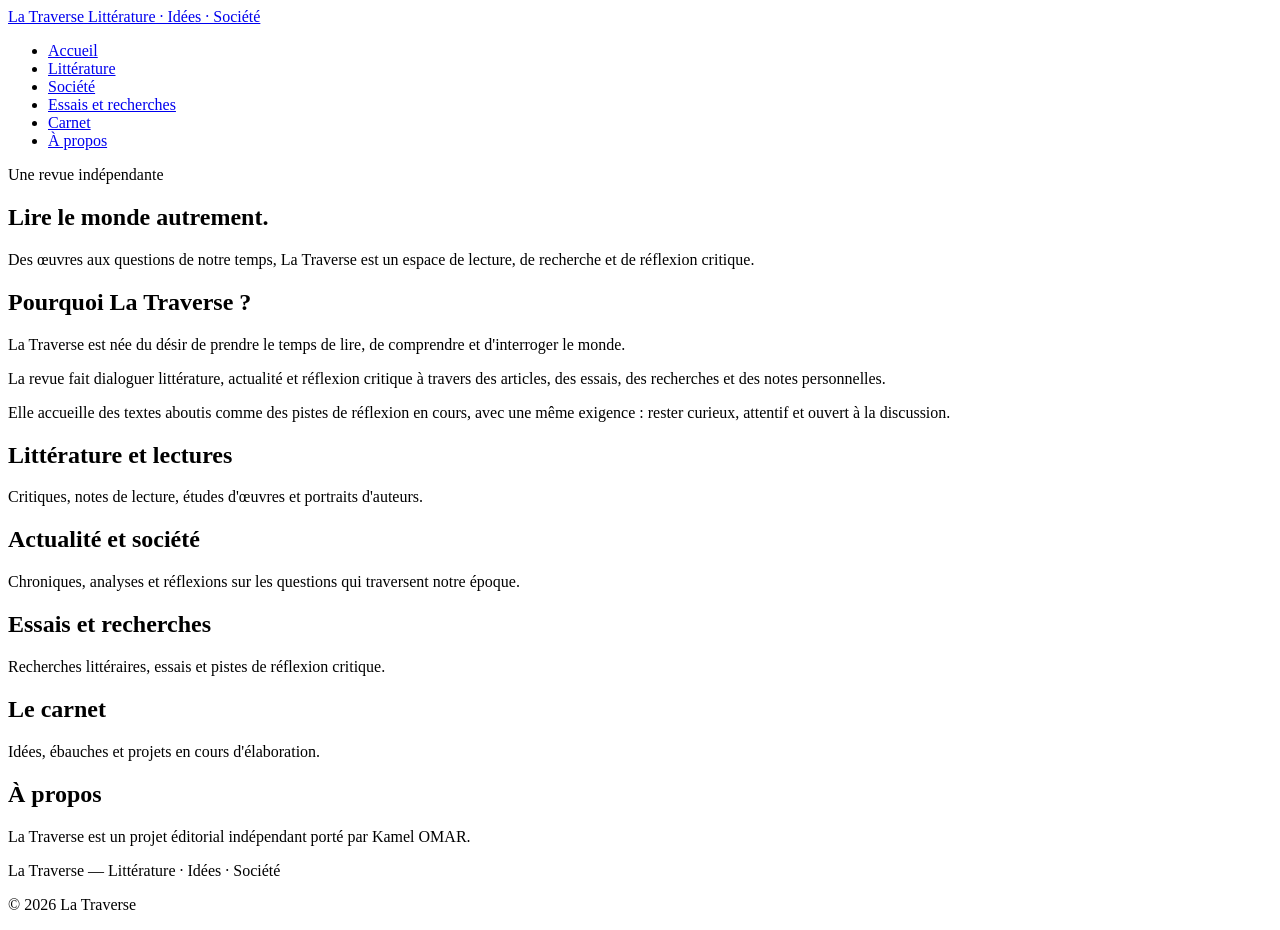
==== index.html @ ff6fc1a0 "Add index.html for La Traverse website This commit adds a new HTML file for the La Traverse website," ====
<!DOCTYPE html>
<html lang="fr">
<head>
  <meta charset="UTF-8">
  <meta name="viewport" content="width=device-width, initial-scale=1.0">

  <title>La Traverse — Littérature, idées et société</title>
  <meta name="description" content="La Traverse est une revue indépendante consacrée à la littérature, aux idées et aux questions de société.">

  <link rel="stylesheet" href="style.css">
</head>

<body>

  <header>
    <a href="index.html" class="identite">
      <span class="nom-revue">La Traverse</span>
      <span class="sous-titre">Littérature · Idées · Société</span>
    </a>

    <nav aria-label="Navigation principale">
      <ul>
        <li><a href="#accueil">Accueil</a></li>
        <li><a href="#litterature">Littérature</a></li>
        <li><a href="#societe">Société</a></li>
        <li><a href="#recherche">Essais et recherches</a></li>
        <li><a href="#carnet">Carnet</a></li>
        <li><a href="#apropos">À propos</a></li>
      </ul>
    </nav>
  </header>

  <main>

    <section id="accueil" class="introduction">
      <p class="surtitre">Une revue indépendante</p>

      <h1>Lire le monde autrement.</h1>

      <p>
        Des œuvres aux questions de notre temps,
        La Traverse est un espace de lecture,
        de recherche et de réflexion critique.
      </p>
    </section>

    <section id="presentation">
      <h2>Pourquoi La Traverse ?</h2>

      <p>
        La Traverse est née du désir de prendre le temps
        de lire, de comprendre et d'interroger le monde.
      </p>

      <p>
        La revue fait dialoguer littérature, actualité
        et réflexion critique à travers des articles,
        des essais, des recherches et des notes personnelles.
      </p>

      <p>
        Elle accueille des textes aboutis comme des pistes
        de réflexion en cours, avec une même exigence :
        rester curieux, attentif et ouvert à la discussion.
      </p>
    </section>

    <section id="litterature">
      <h2>Littérature et lectures</h2>
      <p>
        Critiques, notes de lecture, études d'œuvres
        et portraits d'auteurs.
      </p>
    </section>

    <section id="societe">
      <h2>Actualité et société</h2>
      <p>
        Chroniques, analyses et réflexions sur
        les questions qui traversent notre époque.
      </p>
    </section>

    <section id="recherche">
      <h2>Essais et recherches</h2>
      <p>
        Recherches littéraires, essais et pistes
        de réflexion critique.
      </p>
    </section>

    <section id="carnet">
      <h2>Le carnet</h2>
      <p>
        Idées, ébauches et projets en cours
        d'élaboration.
      </p>
    </section>

    <section id="apropos">
      <h2>À propos</h2>
      <p>
        La Traverse est un projet éditorial indépendant
        porté par Kamel OMAR.
      </p>
    </section>

  </main>

  <footer>
    <p>La Traverse — Littérature · Idées · Société</p>
    <p>© 2026 La Traverse</p>
  </footer>

</body>
</html>
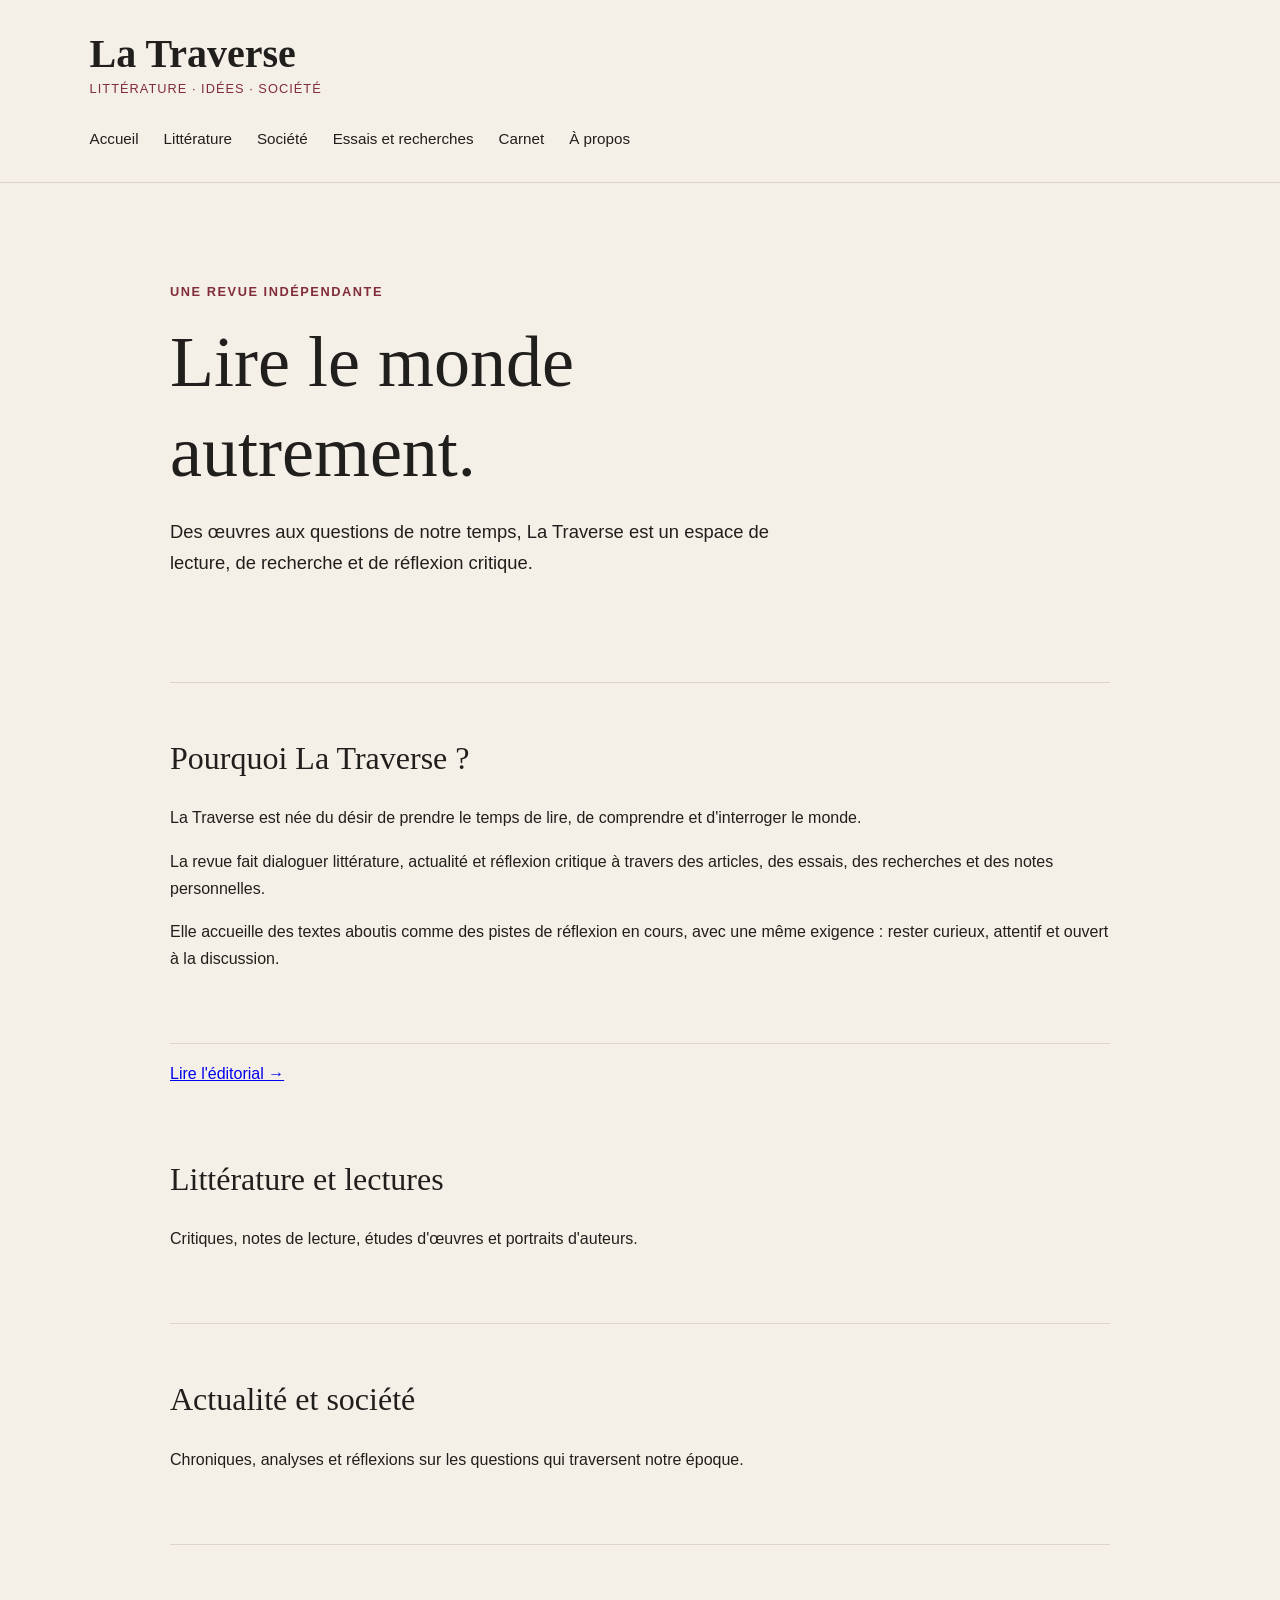
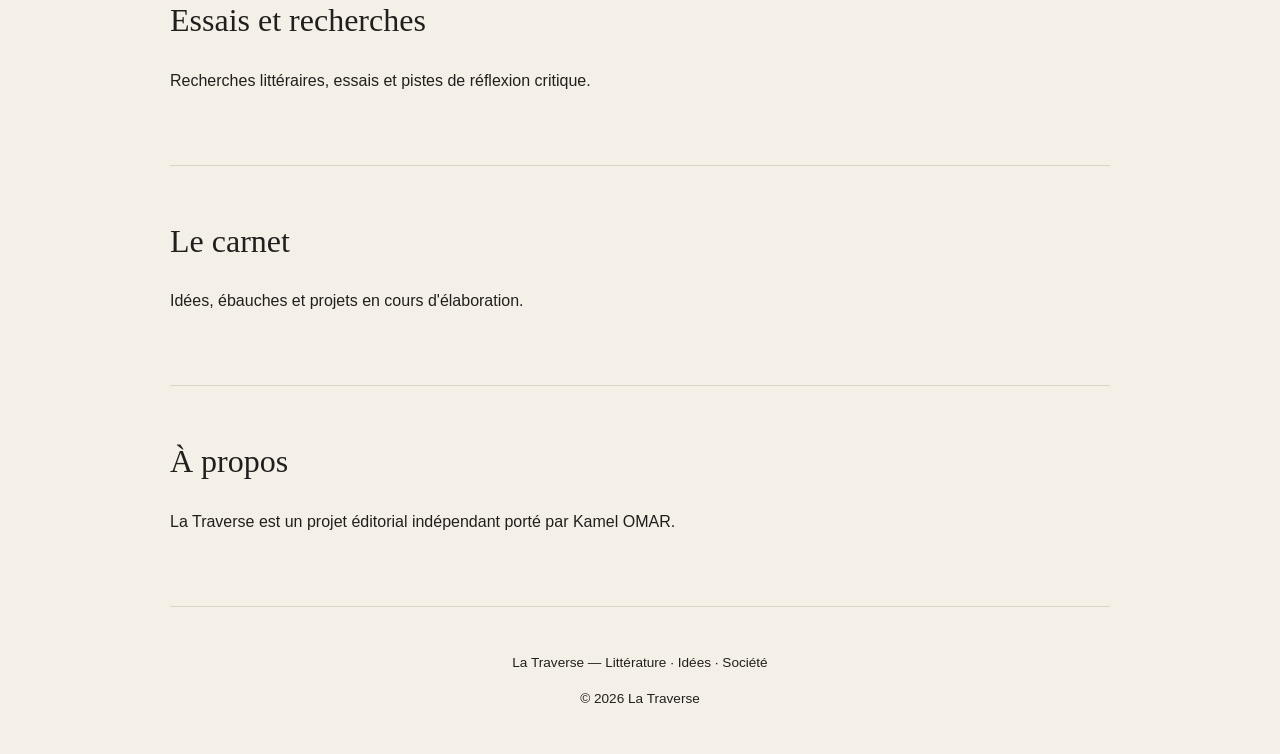
==== commit 1e925706: "Add link to editorial in index.html Added a link to the editorial page in the index." ====
--- a/index.html
+++ b/index.html
@@ -66,6 +66,12 @@
       </p>
     </section>
 
+<p>
+  <a href="editorial.html" class="lien-editorial">
+    Lire l'éditorial →
+  </a>
+</p>
+
     <section id="litterature">
       <h2>Littérature et lectures</h2>
       <p>
--- a/style.css
+++ b/style.css
@@ -0,0 +1,230 @@
+
+/* 1. Couleurs et réglages généraux */
+
+:root {
+  --fond: #F5F0E7;
+  --texte: #211F1D;
+  --bordeaux: #812D3B;
+  --separateur: #DCD4C8;
+}
+
+* {
+  box-sizing: border-box;
+}
+
+html {
+  scroll-behavior: smooth;
+}
+
+body {
+  margin: 0;
+  background-color: var(--fond);
+  color: var(--texte);
+  font-family: Arial, sans-serif;
+  line-height: 1.7;
+}
+
+/* 2. En-tête et identité de la revue */
+
+header {
+  padding: 30px 7%;
+  border-bottom: 1px solid var(--separateur);
+}
+
+.identite {
+  display: inline-flex;
+  flex-direction: column;
+  text-decoration: none;
+  color: var(--texte);
+}
+
+.nom-revue {
+  font-family: Georgia, serif;
+  font-size: 2.5rem;
+  font-weight: bold;
+  line-height: 1.2;
+}
+
+.sous-titre {
+  color: var(--bordeaux);
+  font-size: 0.8rem;
+  letter-spacing: 0.08em;
+  text-transform: uppercase;
+}
+
+/* 3. Menu de navigation */
+
+nav ul {
+  display: flex;
+  flex-wrap: wrap;
+  gap: 12px 25px;
+  list-style: none;
+  padding: 0;
+  margin: 25px 0 0;
+}
+
+nav a {
+  color: var(--texte);
+  text-decoration: none;
+  font-size: 0.95rem;
+}
+
+nav a:hover {
+  color: var(--bordeaux);
+}
+
+a:focus-visible {
+  outline: 2px solid var(--bordeaux);
+  outline-offset: 4px;
+}
+
+/* 4. Contenu principal */
+
+main {
+  max-width: 1000px;
+  margin: 0 auto;
+  padding: 0 30px;
+}
+
+section {
+  padding: 55px 0;
+  border-bottom: 1px solid var(--separateur);
+  scroll-margin-top: 20px;
+}
+
+.introduction {
+  padding-top: 85px;
+  padding-bottom: 85px;
+}
+
+.surtitre {
+  color: var(--bordeaux);
+  font-size: 0.8rem;
+  font-weight: bold;
+  letter-spacing: 0.12em;
+  text-transform: uppercase;
+}
+
+h1,
+h2 {
+  font-family: Georgia, serif;
+  font-weight: normal;
+  line-height: 1.25;
+}
+
+h1 {
+  max-width: 700px;
+  margin: 15px 0;
+  font-size: clamp(2.4rem, 6vw, 4.5rem);
+}
+
+h2 {
+  font-size: 2rem;
+  margin-top: 0;
+}
+
+.introduction > p:last-child {
+  max-width: 650px;
+  font-size: 1.15rem;
+}
+
+/* 5. Pied de page */
+
+footer {
+  padding: 30px 7%;
+  text-align: center;
+  font-size: 0.85rem;
+}
+
+/* 6. Adaptation aux téléphones */
+
+@media (max-width: 600px) {
+  header {
+    padding: 25px 20px;
+  }
+
+  .nom-revue {
+    font-size: 2rem;
+  }
+
+  nav ul {
+    gap: 10px 18px;
+  }
+
+  main {
+    padding: 0 20px;
+  }
+
+  .introduction {
+    padding-top: 60px;
+    padding-bottom: 60px;
+  }
+
+  section {
+    padding: 40px 0;
+  }
+
+  h2 {
+    font-size: 1.7rem;
+  }
+}
+
+/* 7. Mise en page des articles */
+
+.article {
+  max-width: 720px;
+  margin: 0 auto;
+}
+
+.article h1 {
+  margin-top: 15px;
+  margin-bottom: 25px;
+}
+
+.chapeau {
+  color: var(--bordeaux);
+  font-family: Georgia, serif;
+  font-size: 1.4rem;
+  font-style: italic;
+  margin-bottom: 40px;
+}
+
+.article > p:not(.surtitre, .chapeau, .signature, .retour) {
+  margin-bottom: 25px;
+}
+
+.article strong {
+  font-weight: bold;
+}
+
+.conclusion {
+  margin-top: 40px;
+  font-family: Georgia, serif;
+  font-size: 1.4rem;
+}
+
+.signature {
+  margin-top: 45px;
+  font-family: Georgia, serif;
+  font-size: 1.05rem;
+}
+
+.signature span {
+  color: var(--bordeaux);
+  font-family: Arial, sans-serif;
+  font-size: 0.85rem;
+}
+
+.retour {
+  margin-top: 45px;
+}
+
+.retour a {
+  color: var(--bordeaux);
+  text-decoration: none;
+}
+
+.retour a:hover {
+  text-decoration: underline;
+}
+
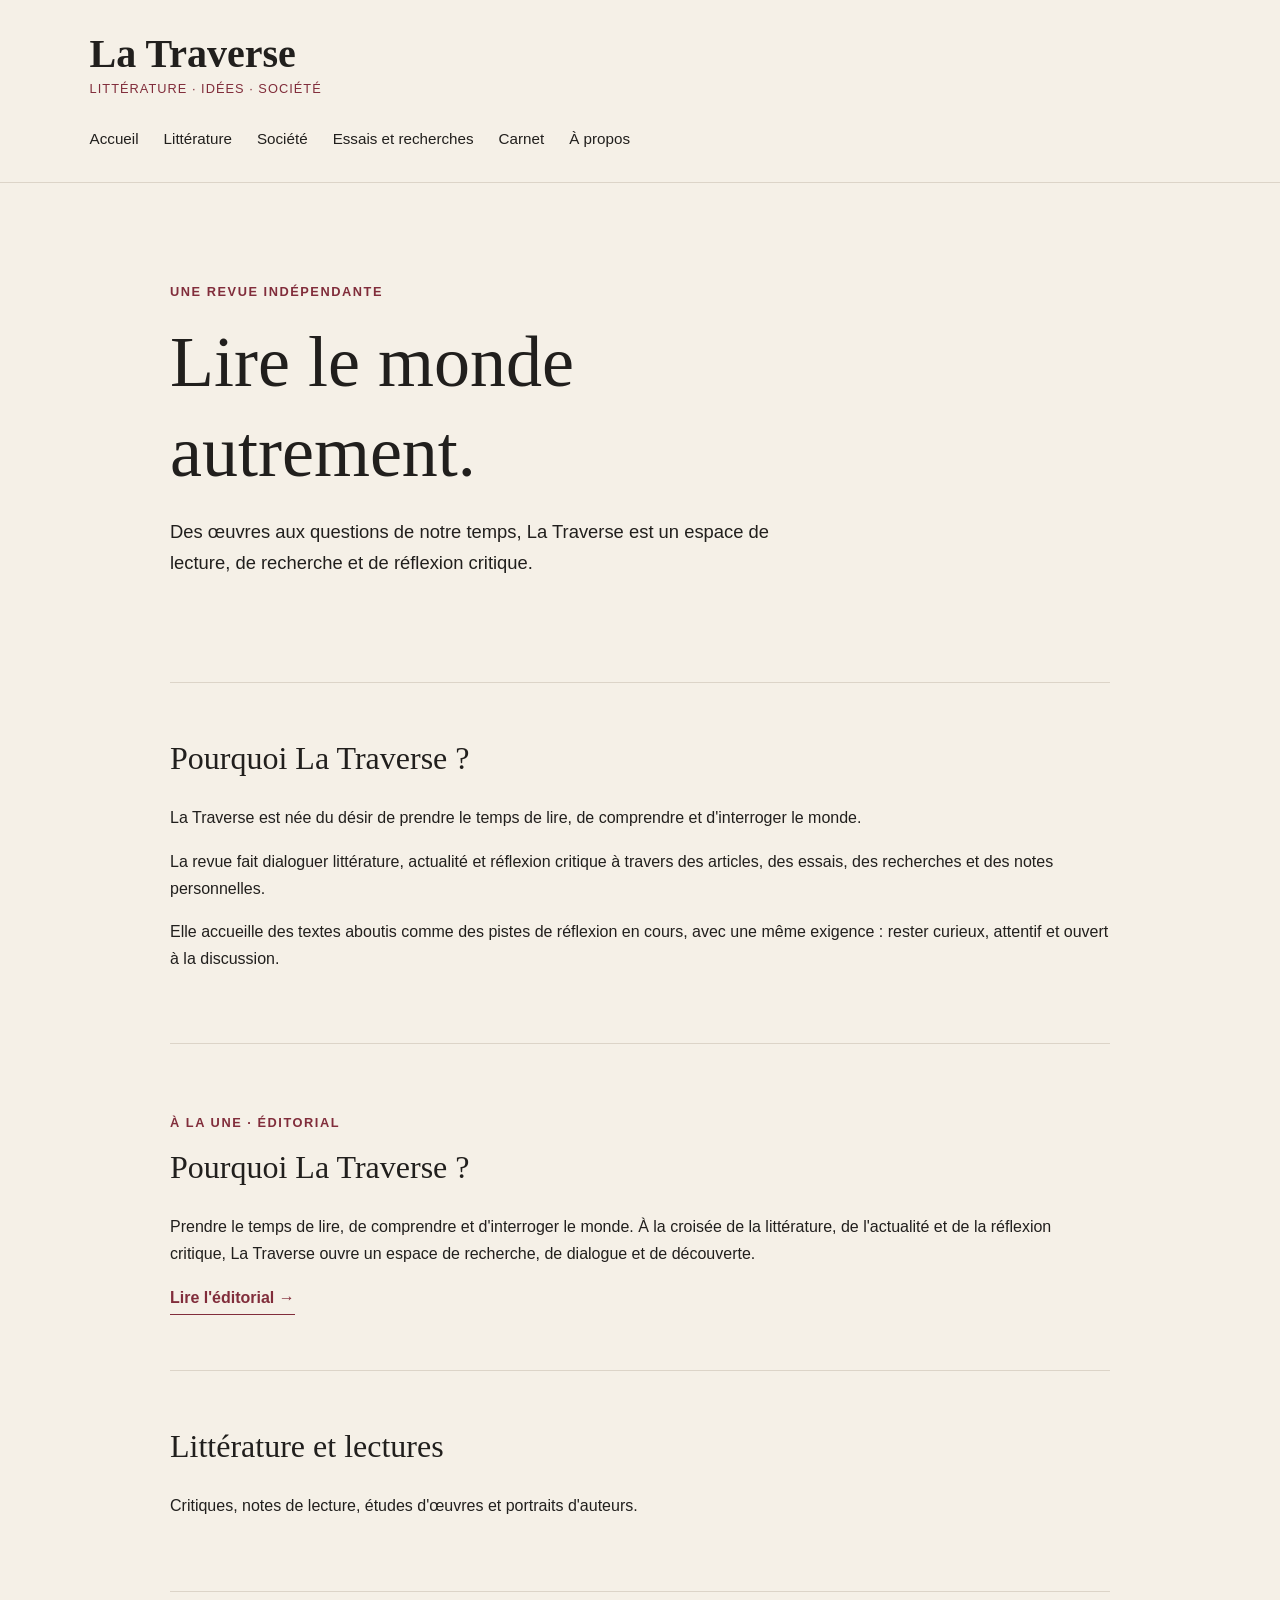
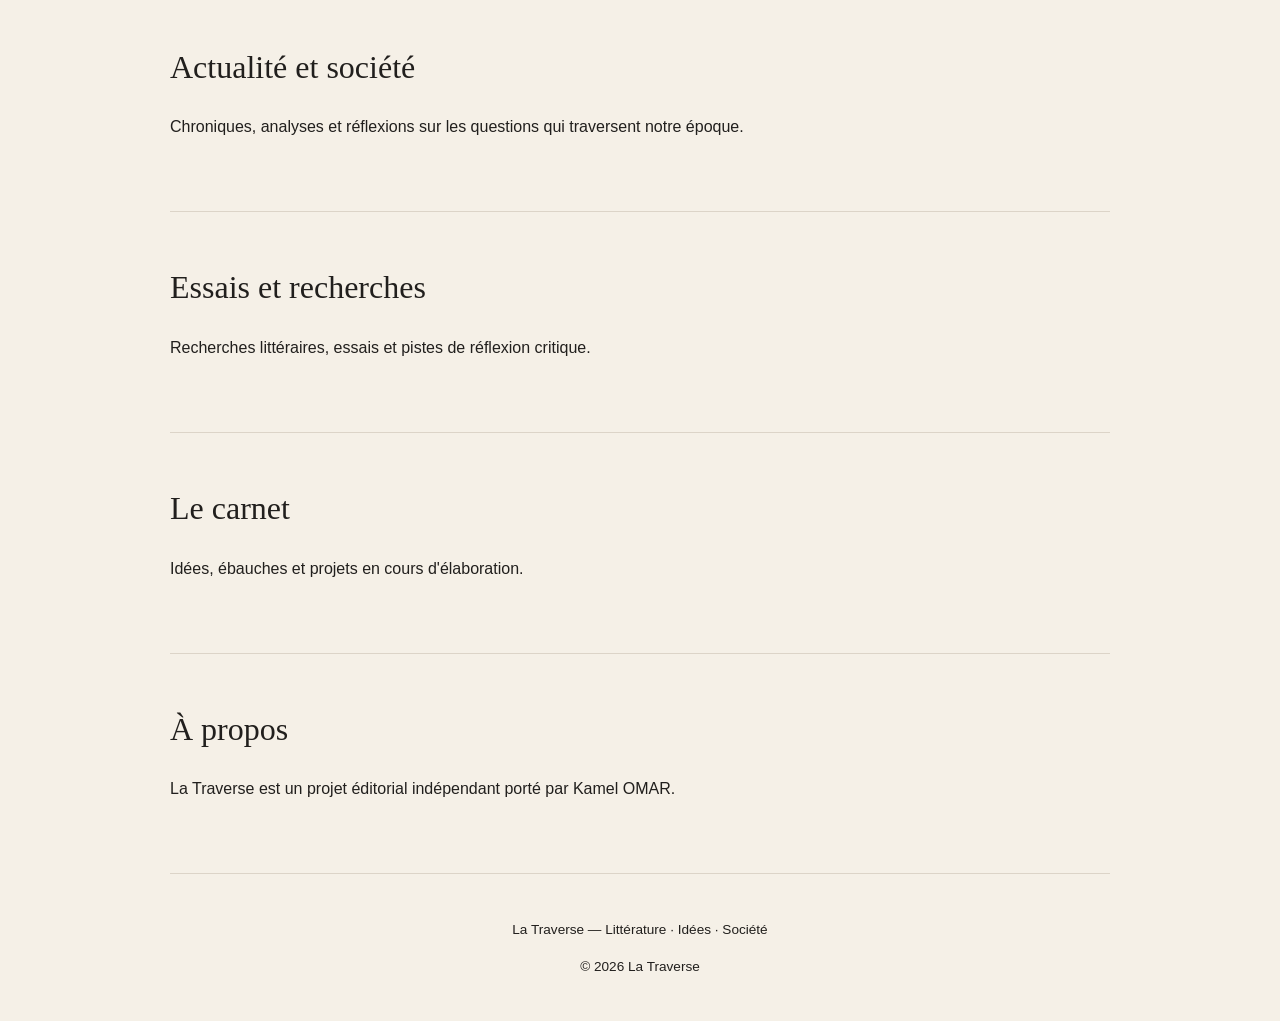
==== commit f7ac7e7d: "Add editorial section to index.html" ====
--- a/index.html
+++ b/index.html
@@ -66,11 +66,24 @@
       </p>
     </section>
 
-<p>
+
+<section id="a-la-une" class="a-la-une">
+  <p class="surtitre">À la une · Éditorial</p>
+
+  <h2>Pourquoi La Traverse ?</h2>
+
+  <p class="extrait-article">
+    Prendre le temps de lire, de comprendre et d'interroger le monde.
+    À la croisée de la littérature, de l'actualité et de la réflexion
+    critique, La Traverse ouvre un espace de recherche, de dialogue
+    et de découverte.
+  </p>
+
   <a href="editorial.html" class="lien-editorial">
     Lire l'éditorial →
   </a>
-</p>
+</section>
+
 
     <section id="litterature">
       <h2>Littérature et lectures</h2>
--- a/style.css
+++ b/style.css
@@ -228,3 +228,19 @@
   text-decoration: underline;
 }
 
+/* 8. Lien vers l'éditorial */
+
+.lien-editorial {
+  display: inline-block;
+  color: var(--bordeaux);
+  font-weight: bold;
+  text-decoration: none;
+  border-bottom: 1px solid var(--bordeaux);
+  padding-bottom: 3px;
+}
+
+.lien-editorial:hover {
+  color: var(--texte);
+  border-bottom-color: var(--texte);
+}
+
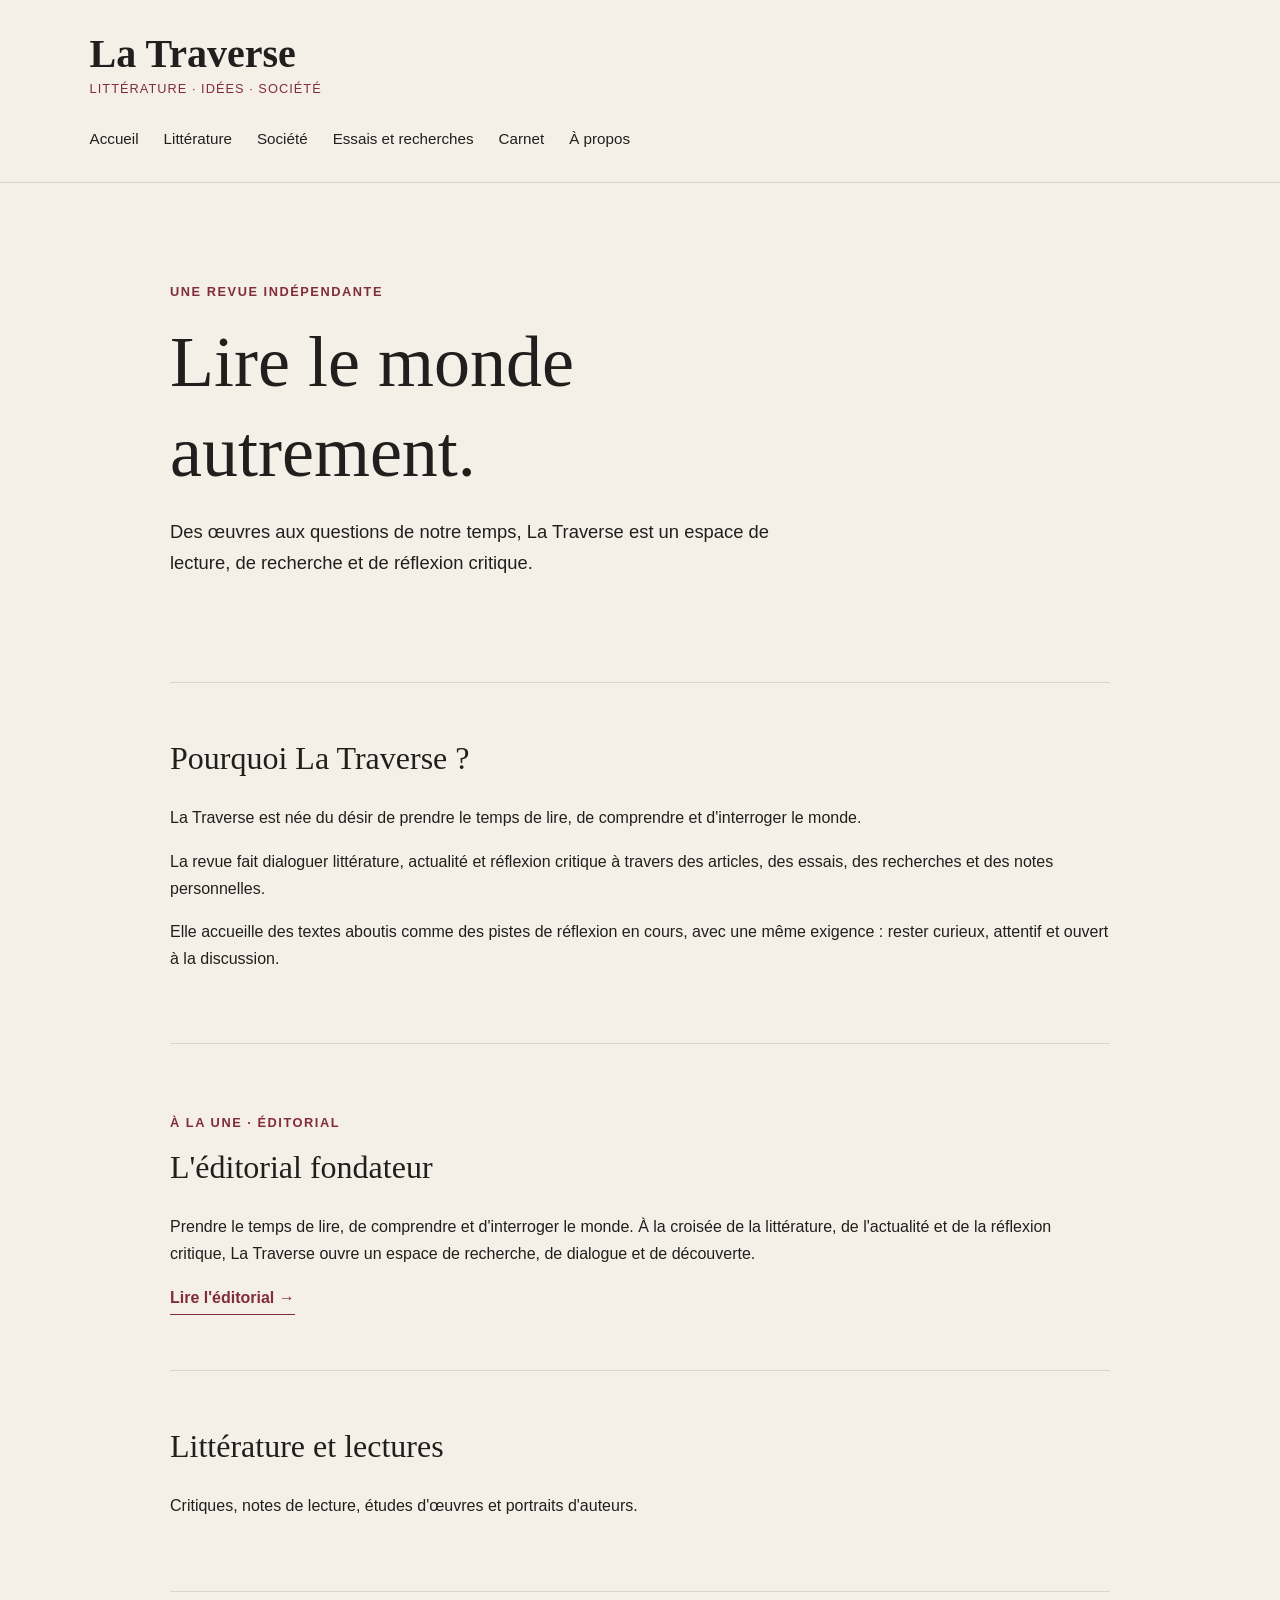
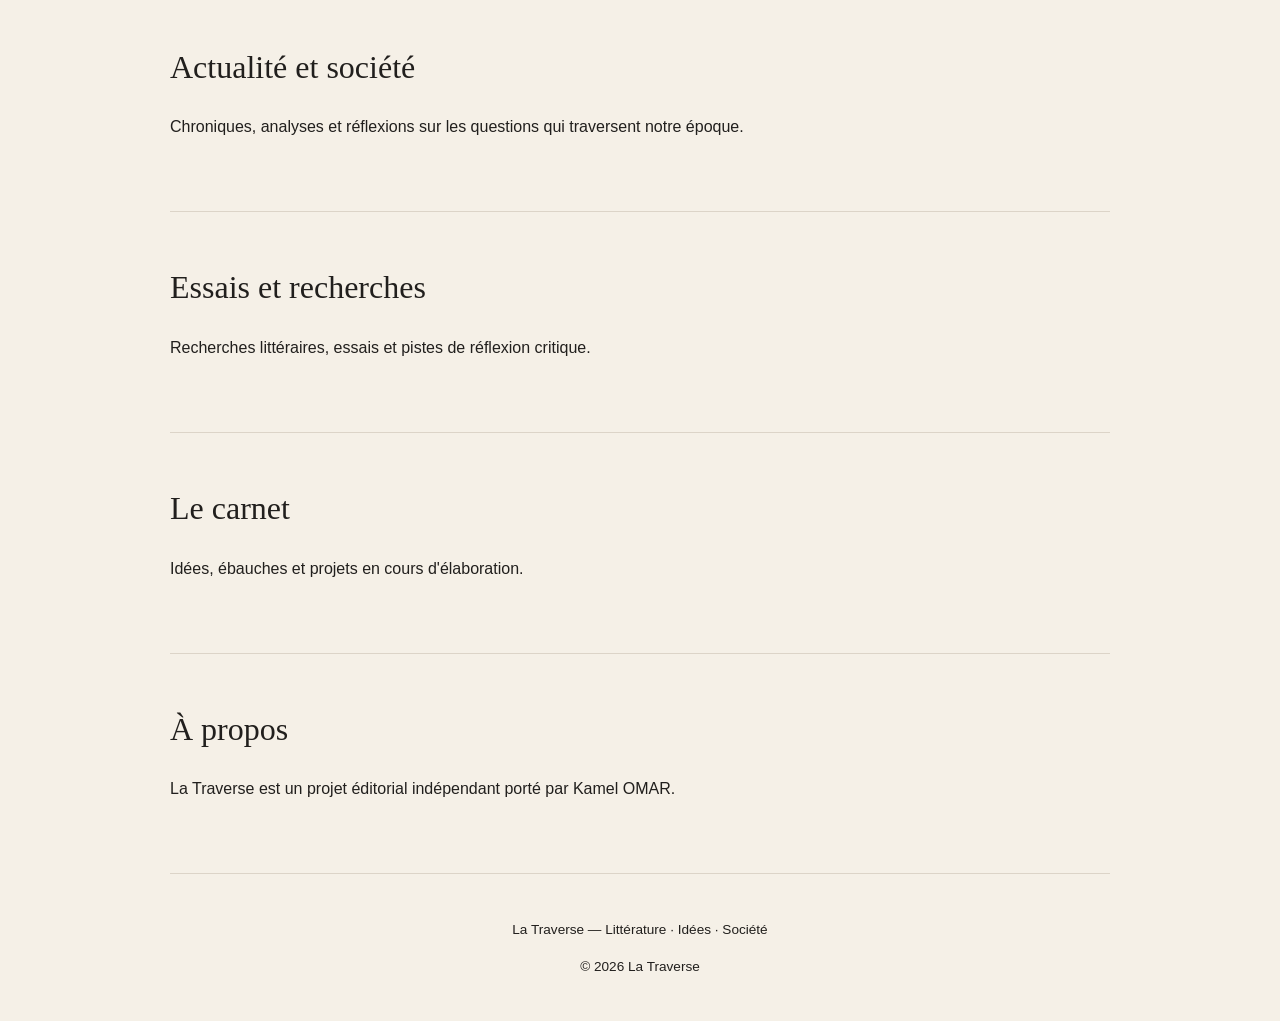
==== commit 4532a82a: "Change heading from 'Pourquoi La Traverse ?' to 'L'éditorial fondateur'" ====
--- a/index.html
+++ b/index.html
@@ -70,7 +70,7 @@
 <section id="a-la-une" class="a-la-une">
   <p class="surtitre">À la une · Éditorial</p>
 
-  <h2>Pourquoi La Traverse ?</h2>
+  <h2>L'éditorial fondateur</h2>
 
   <p class="extrait-article">
     Prendre le temps de lire, de comprendre et d'interroger le monde.
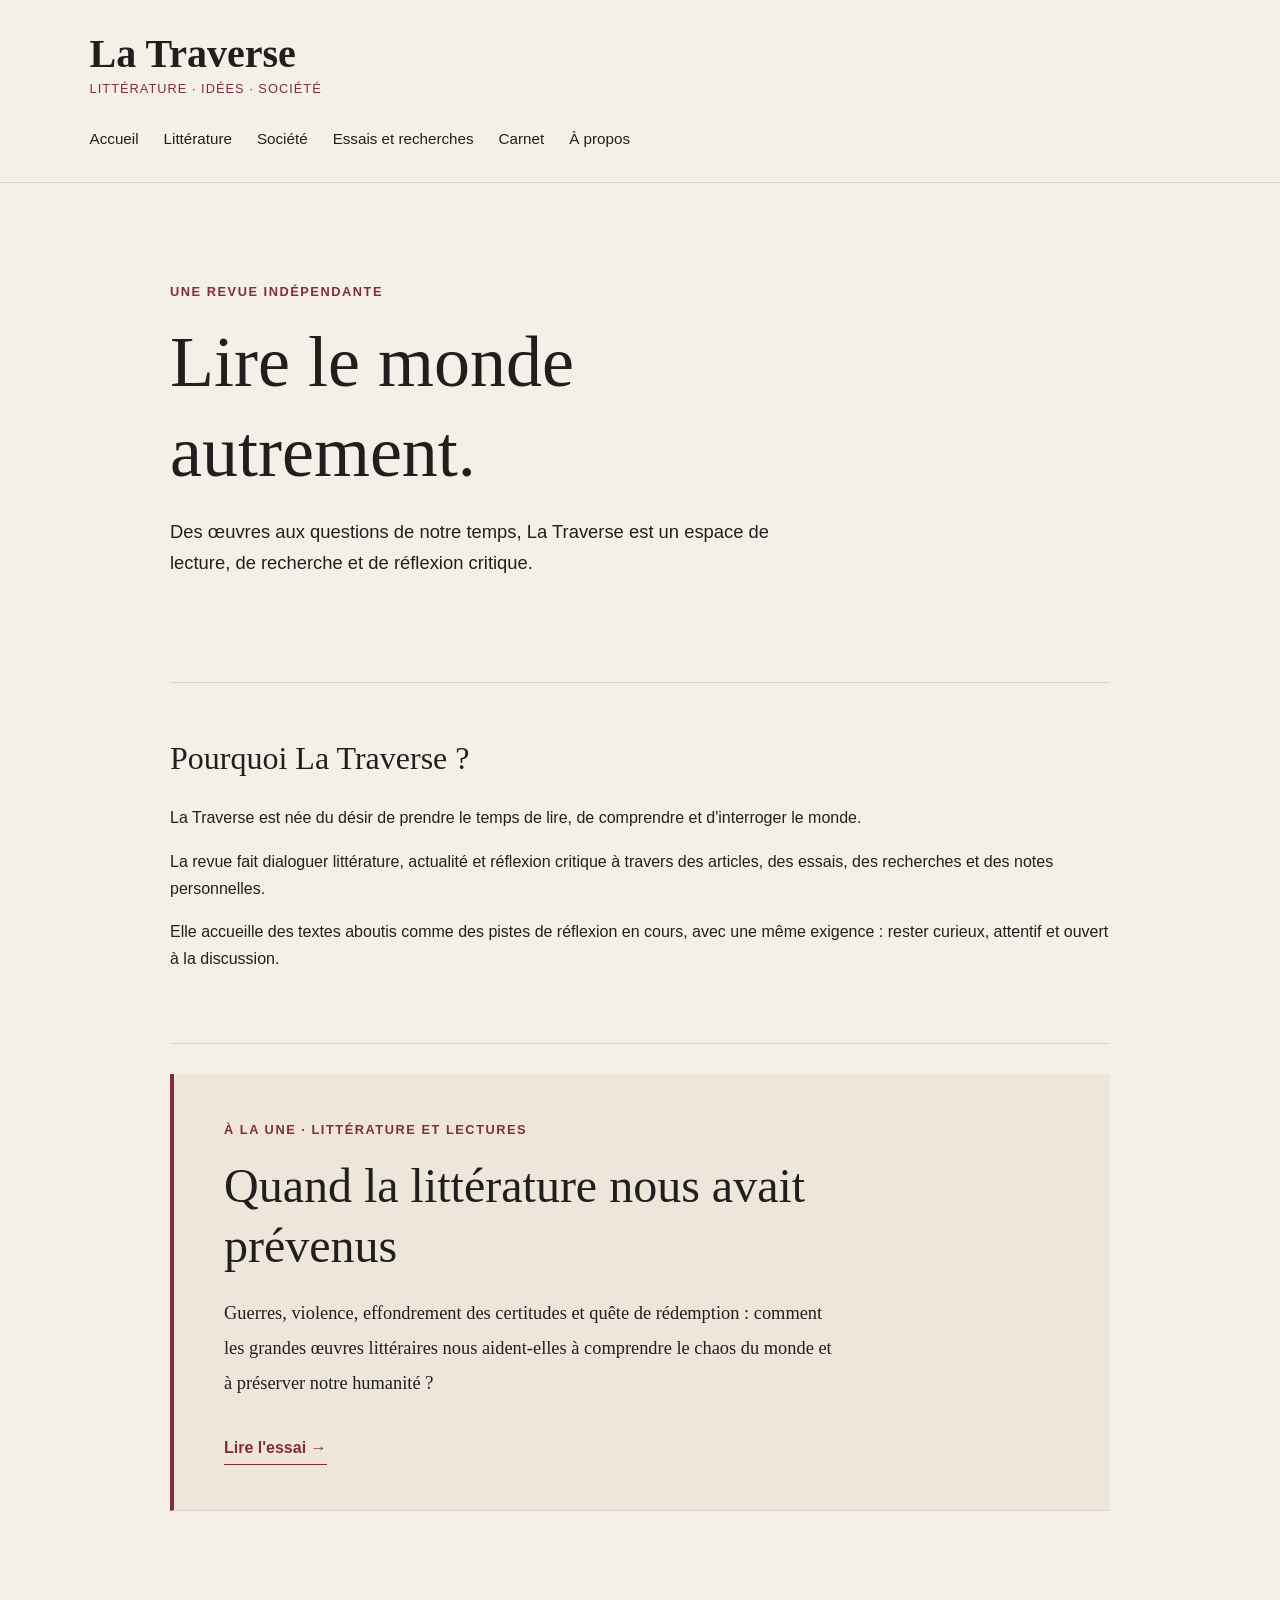
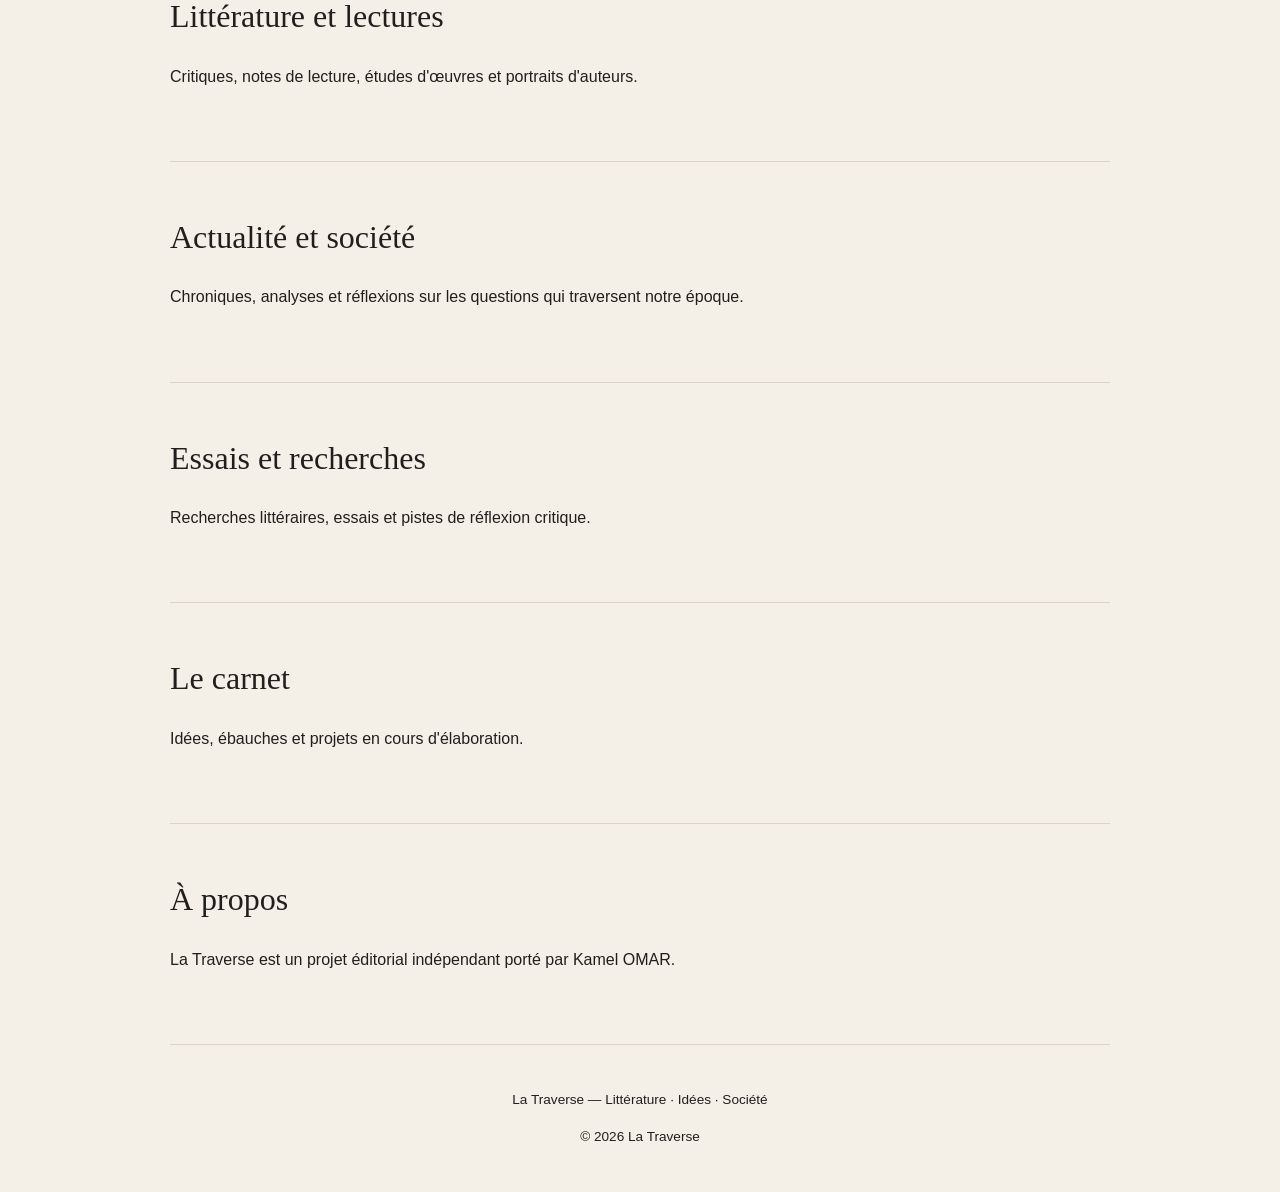
==== commit 0c804d1d: "Revise editorial section with new title and excerpt Updated the editorial section with new titles an" ====
--- a/index.html
+++ b/index.html
@@ -67,22 +67,23 @@
     </section>
 
 
+
 <section id="a-la-une" class="a-la-une">
-  <p class="surtitre">À la une · Éditorial</p>
+  <p class="surtitre">À la une · Littérature et lectures</p>
 
-  <h2>L'éditorial fondateur</h2>
+  <h2>Quand la littérature nous avait prévenus</h2>
 
   <p class="extrait-article">
-    Prendre le temps de lire, de comprendre et d'interroger le monde.
-    À la croisée de la littérature, de l'actualité et de la réflexion
-    critique, La Traverse ouvre un espace de recherche, de dialogue
-    et de découverte.
+    Guerres, violence, effondrement des certitudes et quête de rédemption :
+    comment les grandes œuvres littéraires nous aident-elles à comprendre
+    le chaos du monde et à préserver notre humanité ?
   </p>
 
-  <a href="editorial.html" class="lien-editorial">
-    Lire l'éditorial →
+  <a href="litterature-chaos.html" class="lien-editorial">
+    Lire l'essai →
   </a>
 </section>
+
 
 
     <section id="litterature">
--- a/style.css
+++ b/style.css
@@ -244,3 +244,42 @@
   border-bottom-color: var(--texte);
 }
 
+/* 9. Mise en valeur de la rubrique À la une */
+
+.a-la-une {
+  margin: 30px 0;
+  padding: 45px 50px;
+  background-color: #EEE6DA;
+  border-left: 4px solid var(--bordeaux);
+}
+
+.a-la-une .surtitre {
+  margin-top: 0;
+  margin-bottom: 15px;
+}
+
+.a-la-une h2 {
+  max-width: 650px;
+  font-size: clamp(2rem, 4vw, 3rem);
+  margin-bottom: 20px;
+}
+
+.extrait-article {
+  max-width: 620px;
+  font-family: Georgia, serif;
+  font-size: 1.15rem;
+  line-height: 1.9;
+  margin-bottom: 28px;
+}
+
+.a-la-une .lien-editorial {
+  margin-top: 5px;
+}
+
+@media (max-width: 600px) {
+  .a-la-une {
+    padding: 30px 22px;
+    margin: 15px 0;
+  }
+}
+
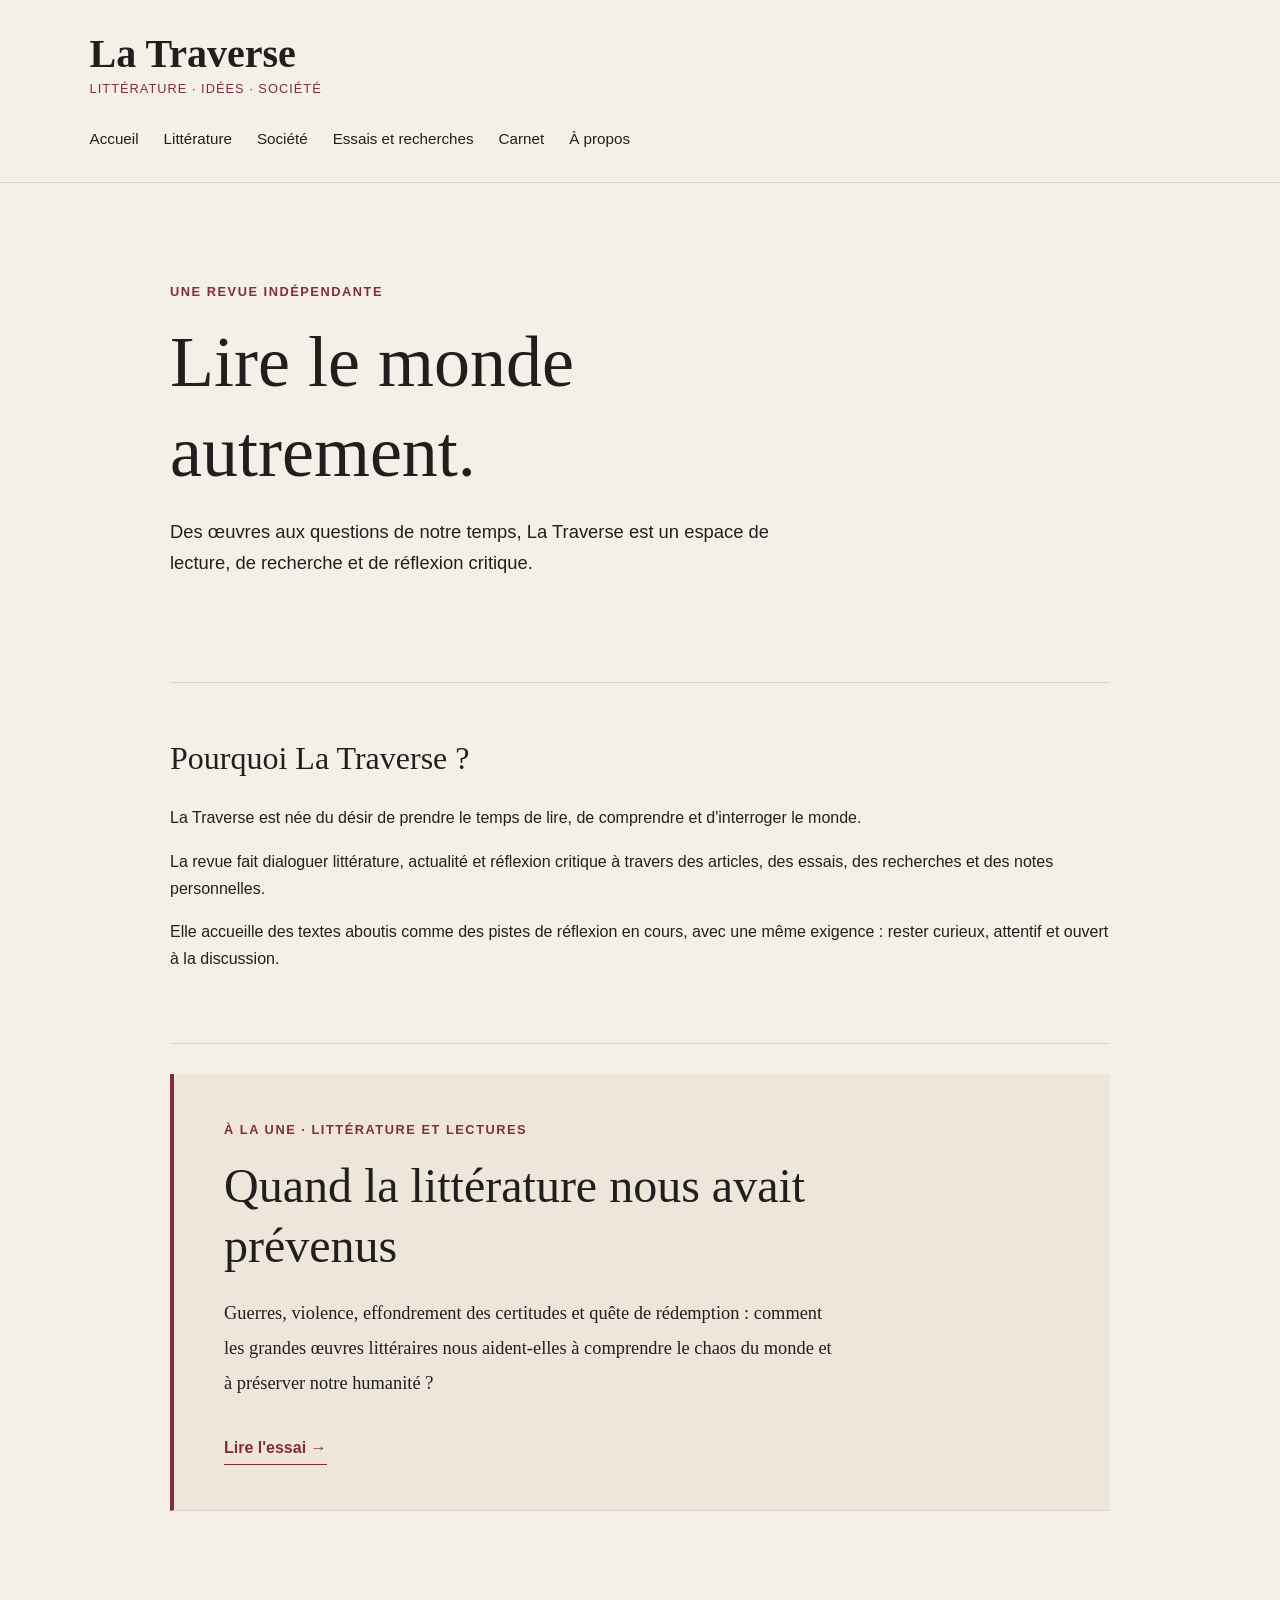
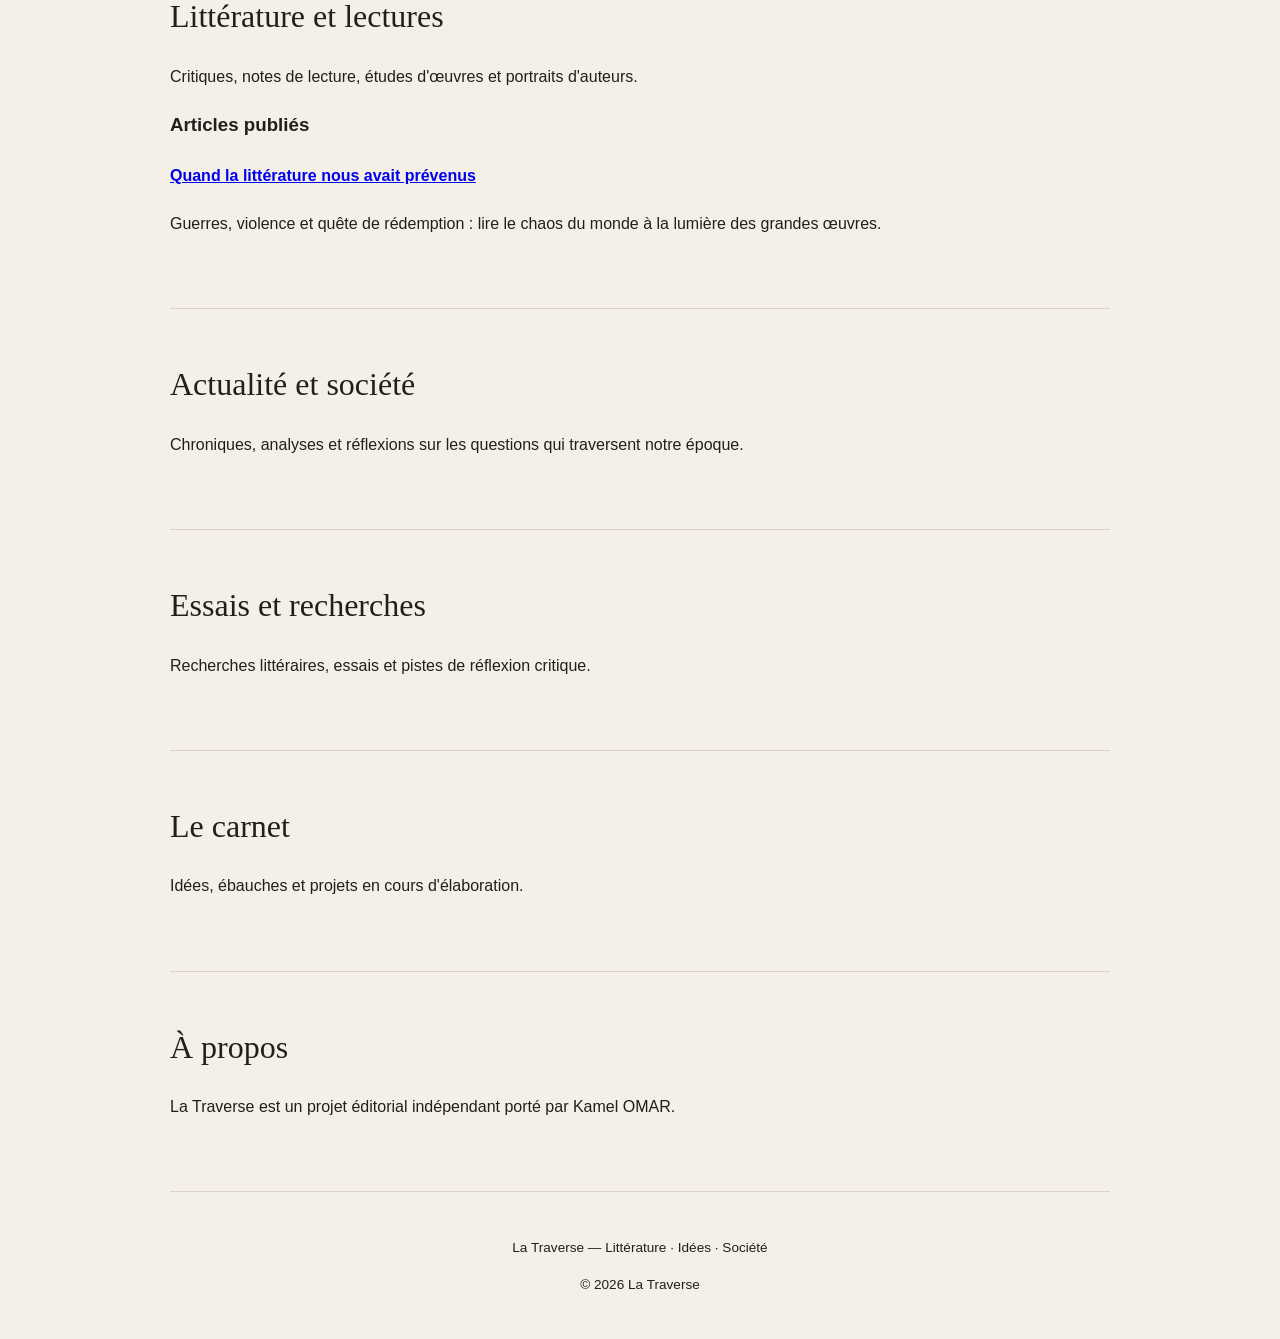
==== commit 138ebbac: "Add literature section with articles and descriptions Added a new section for literature with articl" ====
--- a/index.html
+++ b/index.html
@@ -86,13 +86,33 @@
 
 
 
-    <section id="litterature">
-      <h2>Littérature et lectures</h2>
+    
+<section id="litterature">
+  <h2>Littérature et lectures</h2>
+
+  <p>
+    Critiques, notes de lecture, études d'œuvres
+    et portraits d'auteurs.
+  </p>
+
+  <div class="liste-articles">
+    <h3>Articles publiés</h3>
+
+    <article>
+      <h4>
+        <a href="litterature-chaos.html">
+          Quand la littérature nous avait prévenus
+        </a>
+      </h4>
+
       <p>
-        Critiques, notes de lecture, études d'œuvres
-        et portraits d'auteurs.
+        Guerres, violence et quête de rédemption :
+        lire le chaos du monde à la lumière des grandes œuvres.
       </p>
-    </section>
+    </article>
+  </div>
+</section>
+
 
     <section id="societe">
       <h2>Actualité et société</h2>
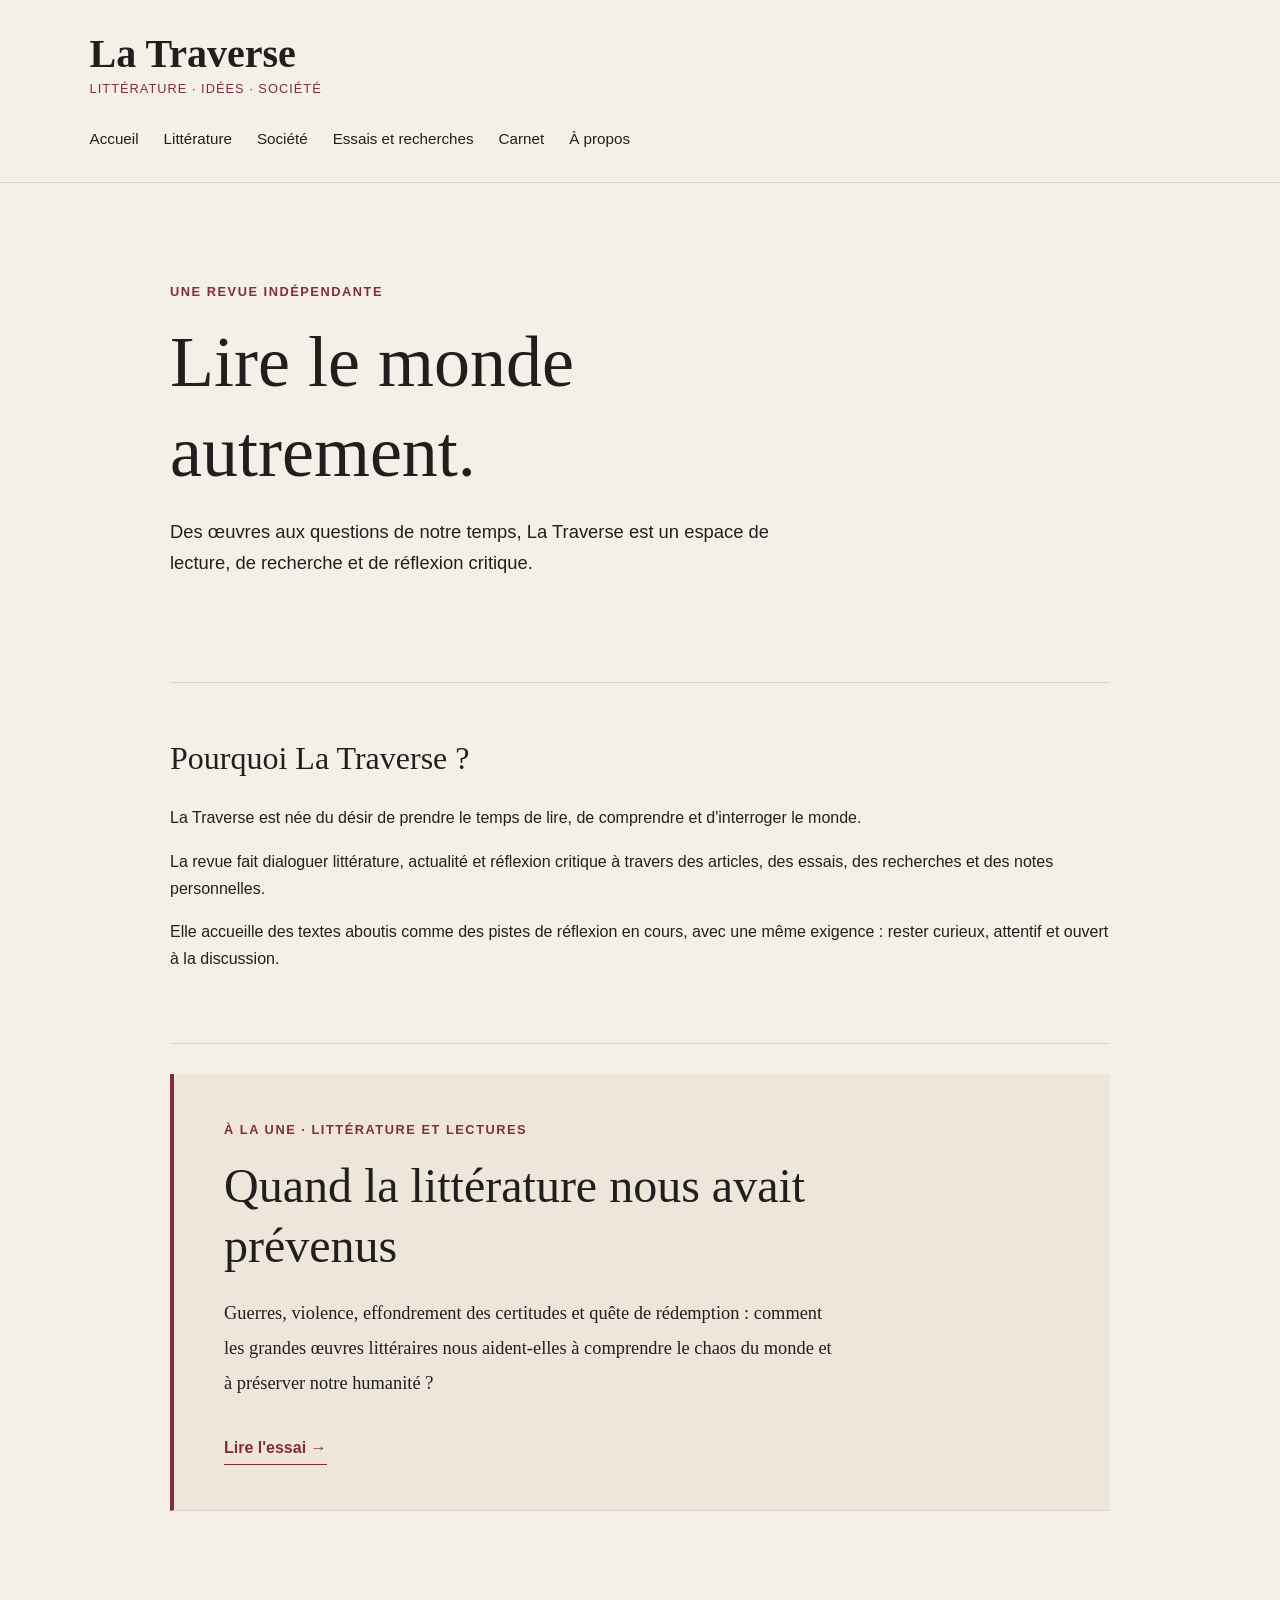
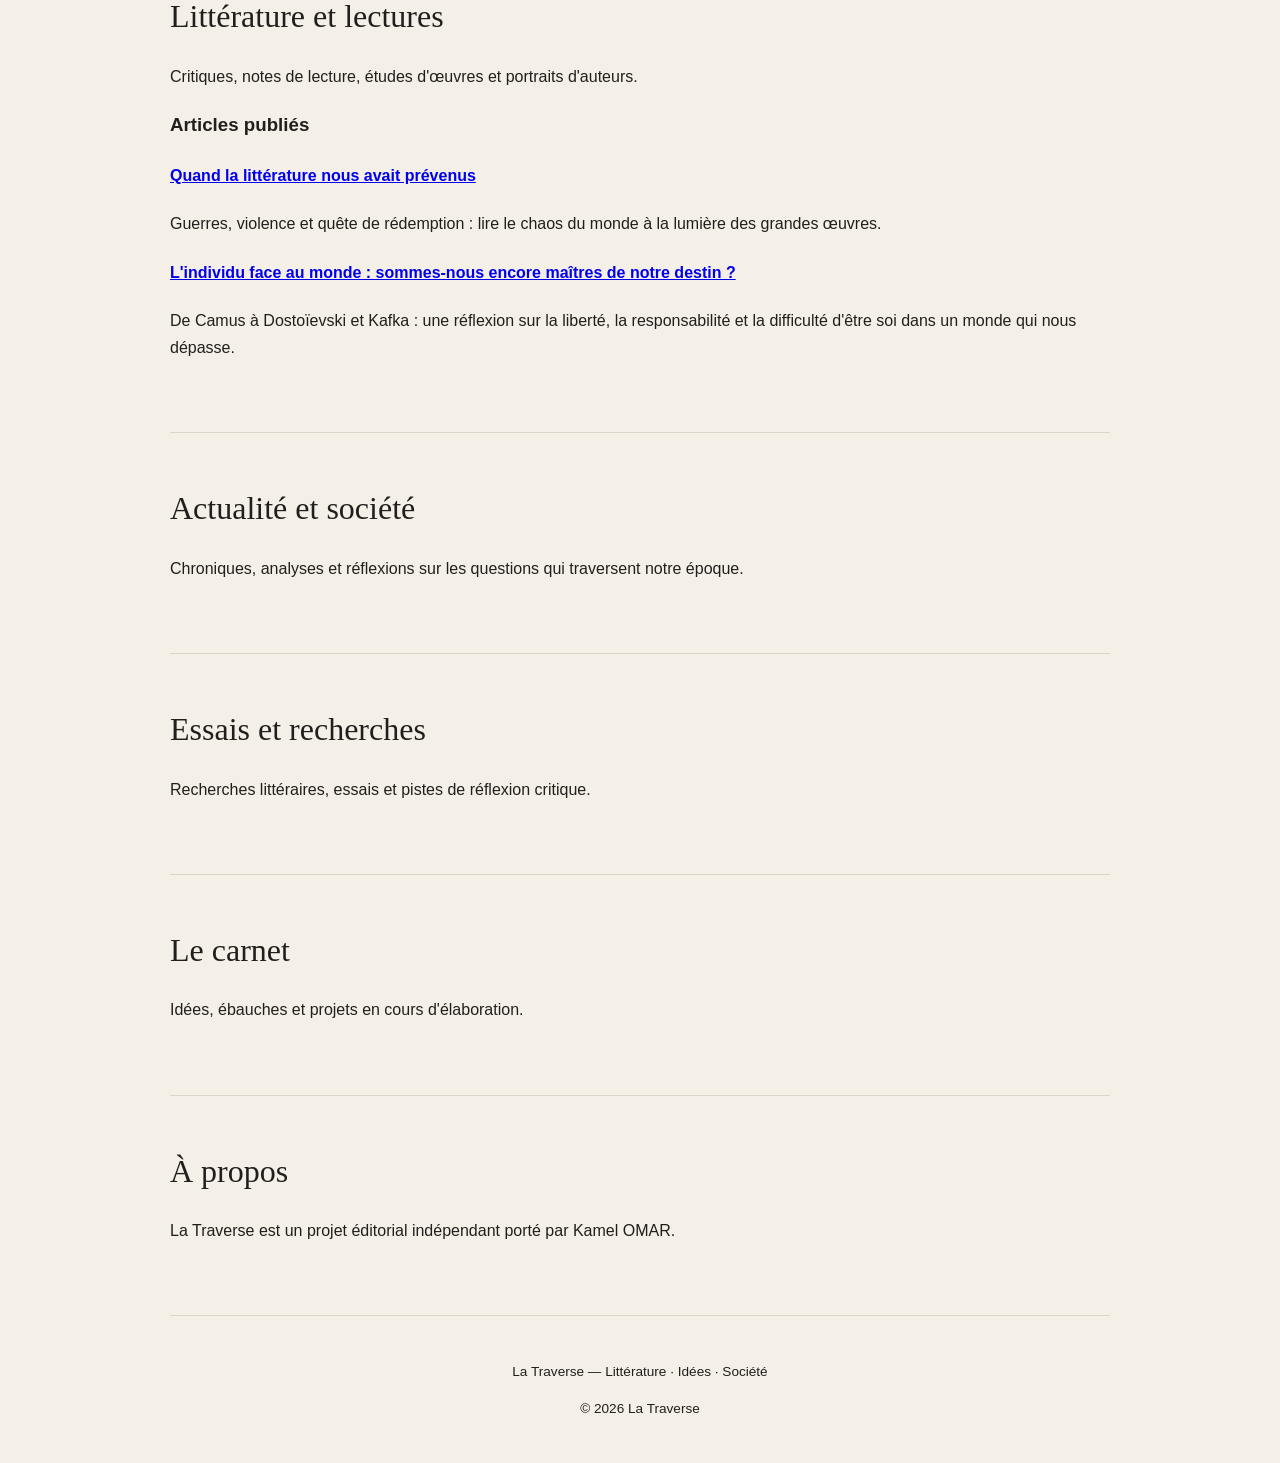
==== commit d393eb45: "Add new article on individual and destiny" ====
--- a/index.html
+++ b/index.html
@@ -110,6 +110,20 @@
         lire le chaos du monde à la lumière des grandes œuvres.
       </p>
     </article>
+    
+    <article>
+      <h4>
+        <a href="individu-face-au-monde.html">
+          L'individu face au monde : sommes-nous encore maîtres de notre destin ?
+        </a>
+      </h4>
+
+      <p>
+        De Camus à Dostoïevski et Kafka : une réflexion sur la liberté,
+        la responsabilité et la difficulté d'être soi dans un monde qui nous dépasse.
+      </p>
+    </article>
+
   </div>
 </section>
 
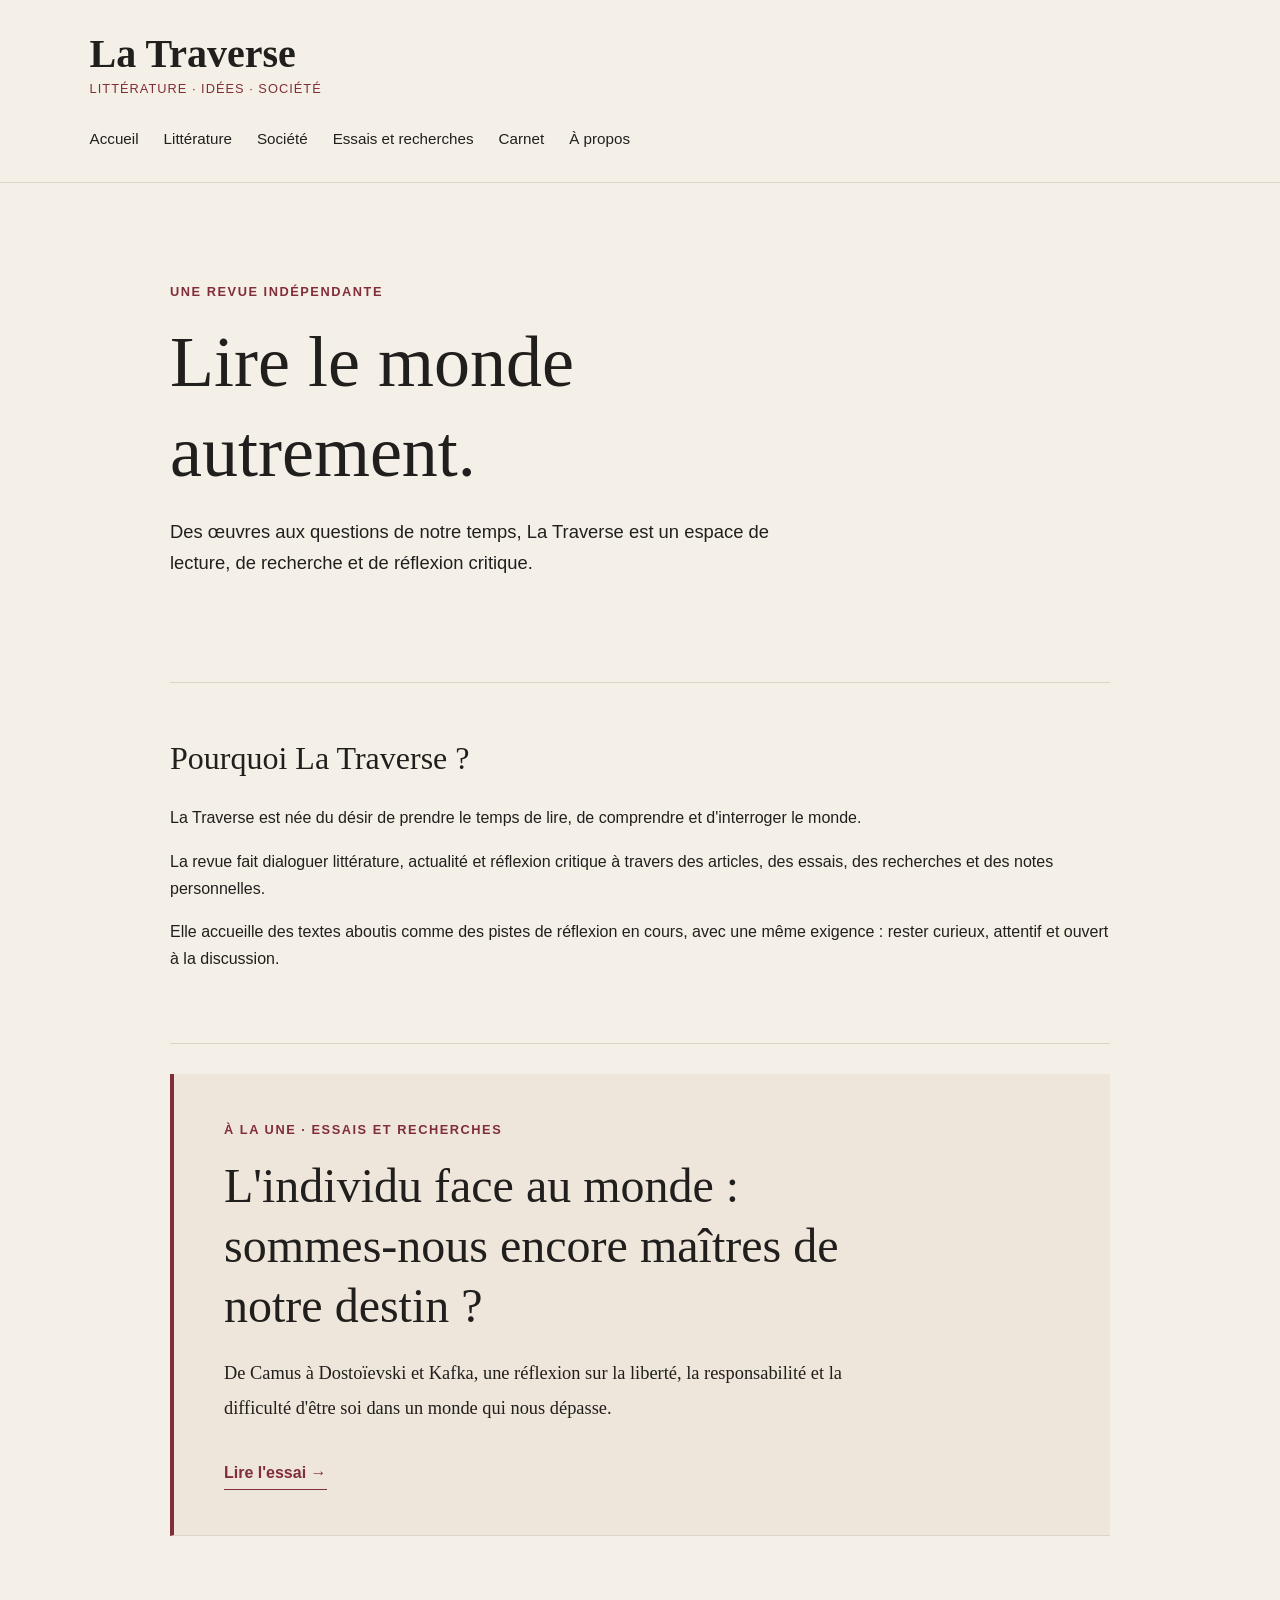
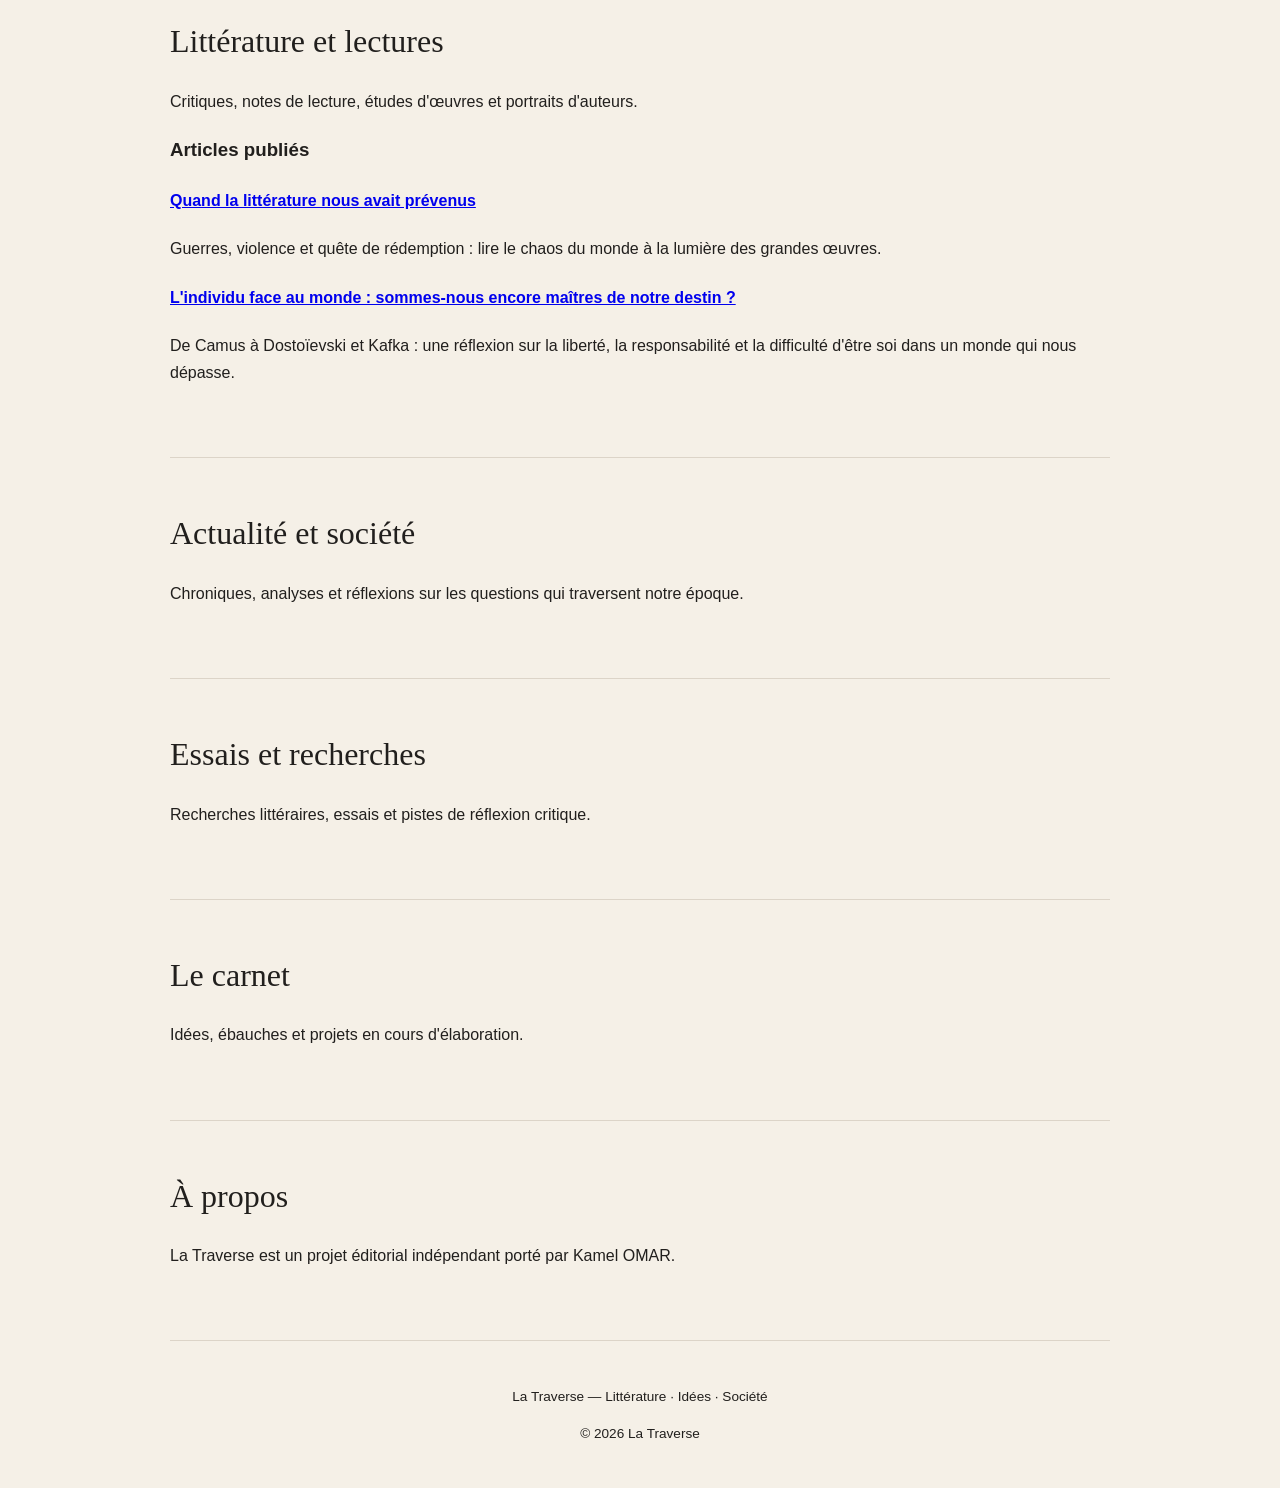
==== commit 3fb8f331: "Update section content for 'À la une'" ====
--- a/index.html
+++ b/index.html
@@ -68,18 +68,18 @@
 
 
 
+
 <section id="a-la-une" class="a-la-une">
-  <p class="surtitre">À la une · Littérature et lectures</p>
+  <p class="surtitre">À la une · Essais et recherches</p>
 
-  <h2>Quand la littérature nous avait prévenus</h2>
+  <h2>L'individu face au monde : sommes-nous encore maîtres de notre destin ?</h2>
 
   <p class="extrait-article">
-    Guerres, violence, effondrement des certitudes et quête de rédemption :
-    comment les grandes œuvres littéraires nous aident-elles à comprendre
-    le chaos du monde et à préserver notre humanité ?
+    De Camus à Dostoïevski et Kafka, une réflexion sur la liberté,
+    la responsabilité et la difficulté d'être soi dans un monde qui nous dépasse.
   </p>
 
-  <a href="litterature-chaos.html" class="lien-editorial">
+  <a href="individu-face-au-monde.html" class="lien-editorial">
     Lire l'essai →
   </a>
 </section>
